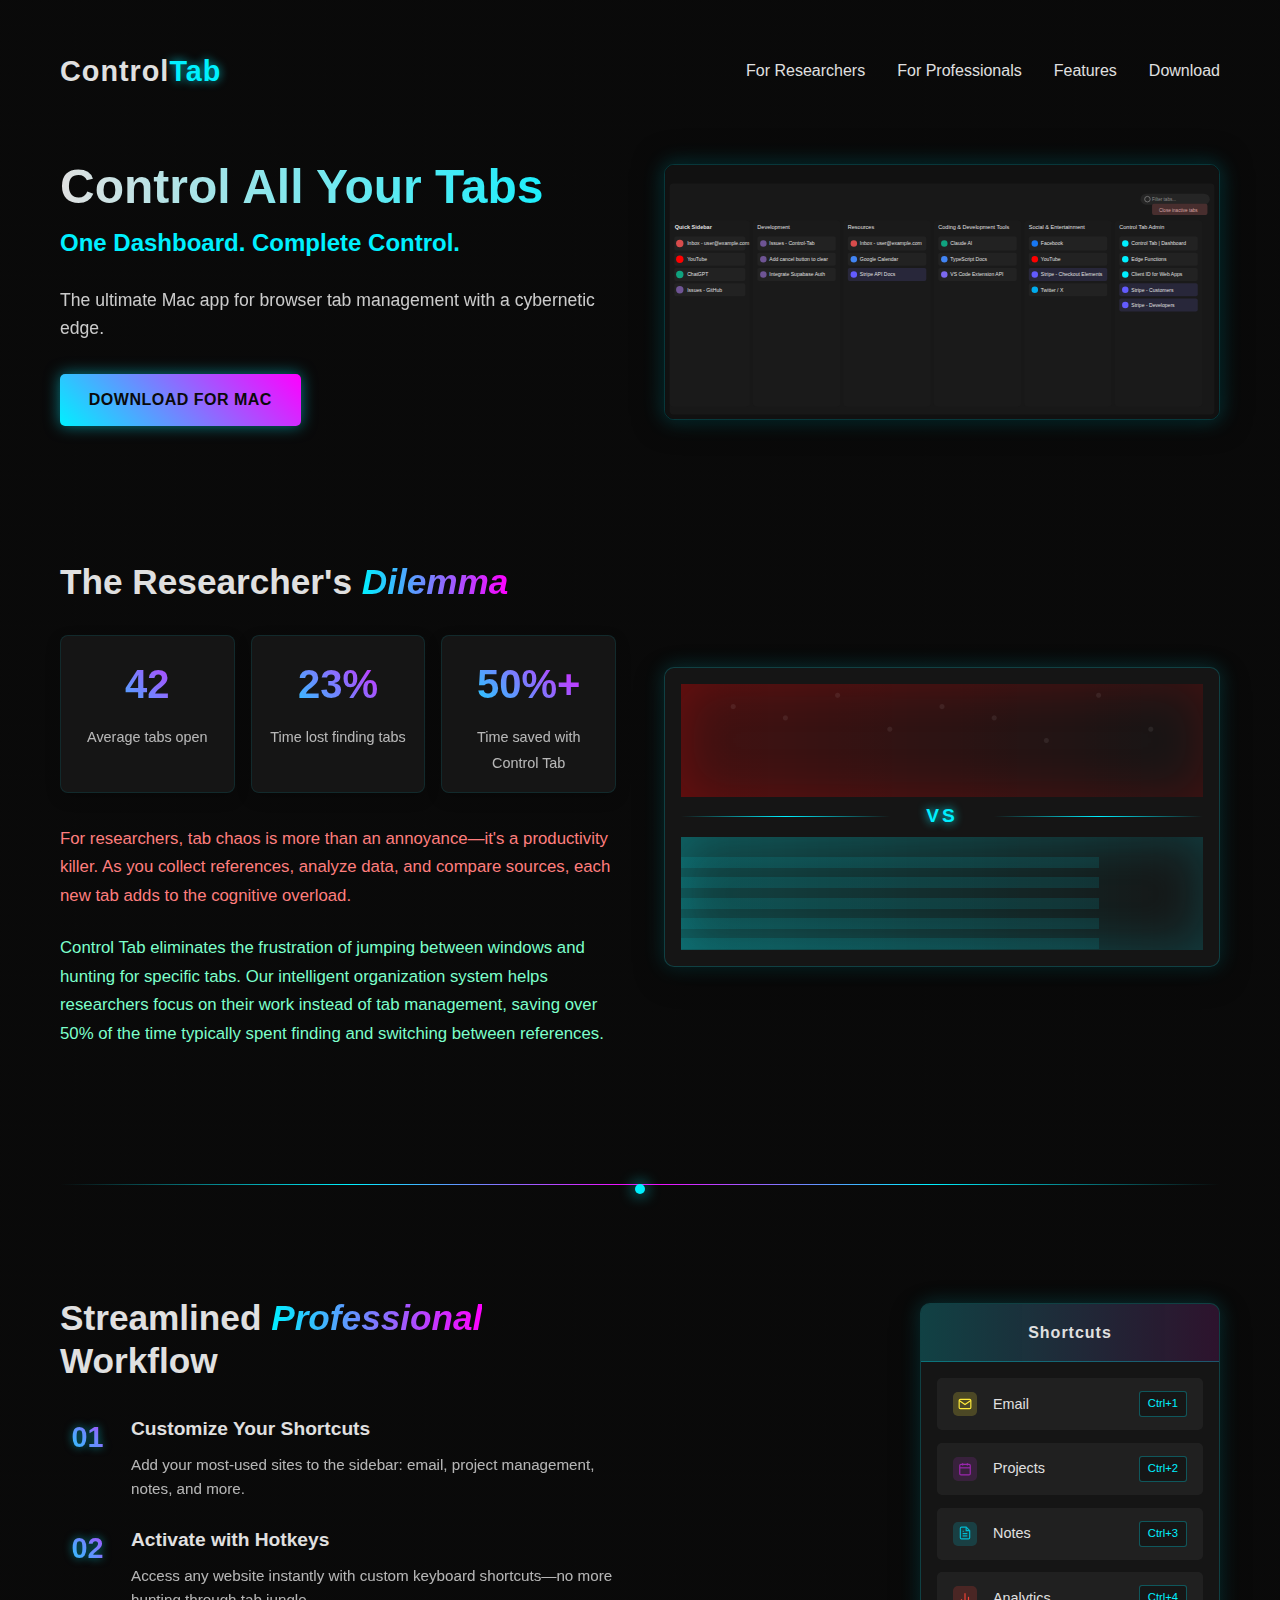
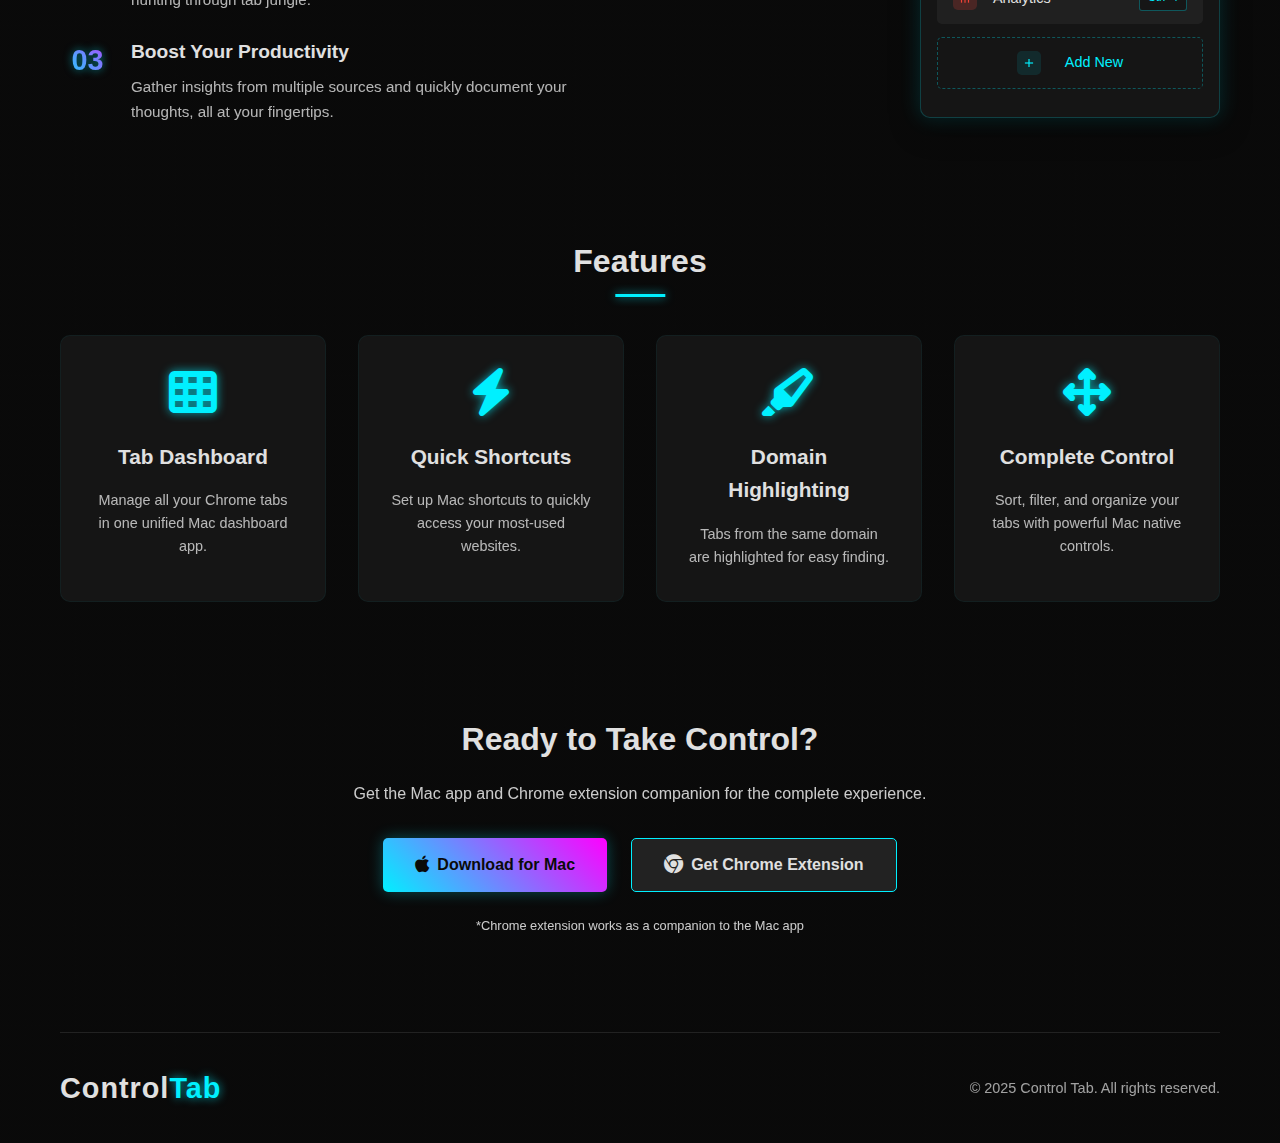
==== control-tab-landing/index.html @ cc19b391 "landing page" ====
<!DOCTYPE html>
<html lang="en">
<head>
    <meta charset="UTF-8">
    <meta name="viewport" content="width=device-width, initial-scale=1.0">
    <title>Control Tab - Mac App for Browser Tab Management</title>
    <link rel="stylesheet" href="styles.css">
    <link rel="stylesheet" href="https://cdnjs.cloudflare.com/ajax/libs/font-awesome/6.4.0/css/all.min.css">
</head>
<body>
    <div class="container">
        <header>
            <nav>
                <div class="logo">Control<span>Tab</span></div>
                <ul>
                    <li><a href="#pain-points">For Researchers</a></li>
                    <li><a href="#professional-workflow">For Professionals</a></li>
                    <li><a href="#features">Features</a></li>
                    <li><a href="#download">Download</a></li>
                </ul>
            </nav>
            
            <div class="hero">
                <div class="hero-content">
                    <h1>Control All Your Tabs</h1>
                    <h2>One Dashboard. Complete Control.</h2>
                    <p>The ultimate Mac app for browser tab management with a cybernetic edge.</p>
                    <a href="#download" class="cta-button">Download for Mac</a>
                </div>
                <div class="hero-image">
                    <img src="assets/images/app-screenshot-updated.svg" alt="Control Tab App Interface" class="app-screenshot">
                </div>
            </div>
        </header>

        <section id="pain-points" class="pain-points">
            <div class="section-container">
                <div class="pain-points-text">
                    <h2>The Researcher's <span class="highlight">Dilemma</span></h2>
                    <div class="stat-container">
                        <div class="stat">
                            <span class="stat-number">42</span>
                            <span class="stat-label">Average tabs open</span>
                        </div>
                        <div class="stat">
                            <span class="stat-number">23%</span>
                            <span class="stat-label">Time lost finding tabs</span>
                        </div>
                        <div class="stat">
                            <span class="stat-number">50%+</span>
                            <span class="stat-label">Time saved with Control Tab</span>
                        </div>
                    </div>
                    <p class="pain-description">For researchers, tab chaos is more than an annoyance—it's a productivity killer. As you collect references, analyze data, and compare sources, each new tab adds to the cognitive overload.</p>
                    <p class="solution-description">Control Tab eliminates the frustration of jumping between windows and hunting for specific tabs. Our intelligent organization system helps researchers focus on their work instead of tab management, saving over 50% of the time typically spent finding and switching between references.</p>
                </div>
                <div class="pain-points-image">
                    <div class="chaos-container">
                        <div class="tab-chaos"></div>
                        <div class="vs-divider">VS</div>
                        <div class="tab-organized"></div>
                    </div>
                </div>
            </div>
        </section>

        <div class="glowing-line"></div>

        <section id="professional-workflow" class="workflow-section">
            <div class="section-container reverse">
                <div class="workflow-text">
                    <h2>Streamlined <span class="highlight">Professional</span> Workflow</h2>
                    <div class="workflow-steps">
                        <div class="workflow-step">
                            <div class="step-number">01</div>
                            <div class="step-content">
                                <h3>Customize Your Shortcuts</h3>
                                <p>Add your most-used sites to the sidebar: email, project management, notes, and more.</p>
                            </div>
                        </div>
                        <div class="workflow-step">
                            <div class="step-number">02</div>
                            <div class="step-content">
                                <h3>Activate with Hotkeys</h3>
                                <p>Access any website instantly with custom keyboard shortcuts—no more hunting through tab jungle.</p>
                            </div>
                        </div>
                        <div class="workflow-step">
                            <div class="step-number">03</div>
                            <div class="step-content">
                                <h3>Boost Your Productivity</h3>
                                <p>Gather insights from multiple sources and quickly document your thoughts, all at your fingertips.</p>
                            </div>
                        </div>
                    </div>
                </div>
                <div class="workflow-visual">
                    <div class="shortcut-sidebar">
                        <div class="shortcut-header">
                            <span>Shortcuts</span>
                        </div>
                        <div class="shortcut-list">
                            <div class="shortcut-item">
                                <div class="shortcut-icon email"></div>
                                <div class="shortcut-label">Email</div>
                                <div class="shortcut-key">Ctrl+1</div>
                            </div>
                            <div class="shortcut-item">
                                <div class="shortcut-icon project"></div>
                                <div class="shortcut-label">Projects</div>
                                <div class="shortcut-key">Ctrl+2</div>
                            </div>
                            <div class="shortcut-item">
                                <div class="shortcut-icon notes"></div>
                                <div class="shortcut-label">Notes</div>
                                <div class="shortcut-key">Ctrl+3</div>
                            </div>
                            <div class="shortcut-item">
                                <div class="shortcut-icon analytics"></div>
                                <div class="shortcut-label">Analytics</div>
                                <div class="shortcut-key">Ctrl+4</div>
                            </div>
                            <div class="shortcut-item add">
                                <div class="shortcut-icon plus"></div>
                                <div class="shortcut-label">Add New</div>
                            </div>
                        </div>
                    </div>
                </div>
            </div>
        </section>

        <section id="features" class="features">
            <h2>Features</h2>
            <div class="feature-grid">
                <div class="feature-card">
                    <i class="fas fa-table-cells fa-3x"></i>
                    <h3>Tab Dashboard</h3>
                    <p>Manage all your Chrome tabs in one unified Mac dashboard app.</p>
                </div>
                <div class="feature-card">
                    <i class="fas fa-bolt fa-3x"></i>
                    <h3>Quick Shortcuts</h3>
                    <p>Set up Mac shortcuts to quickly access your most-used websites.</p>
                </div>
                <div class="feature-card">
                    <i class="fas fa-highlighter fa-3x"></i>
                    <h3>Domain Highlighting</h3>
                    <p>Tabs from the same domain are highlighted for easy finding.</p>
                </div>
                <div class="feature-card">
                    <i class="fas fa-arrows-up-down-left-right fa-3x"></i>
                    <h3>Complete Control</h3>
                    <p>Sort, filter, and organize your tabs with powerful Mac native controls.</p>
                </div>
            </div>
        </section>

        <section id="download" class="download">
            <div class="download-content">
                <h2>Ready to Take Control?</h2>
                <p>Get the Mac app and Chrome extension companion for the complete experience.</p>
                <div class="download-options">
                    <a href="#" class="download-button mac-download">
                        <i class="fab fa-apple"></i> Download for Mac
                    </a>
                    <a href="https://chromewebstore.google.com/detail/control-tab/cenpoepkpfhcdglidpjeecfnhebkmkna" class="download-button chrome-download">
                        <i class="fab fa-chrome"></i> Get Chrome Extension
                    </a>
                </div>
                <p class="note">*Chrome extension works as a companion to the Mac app</p>
            </div>
        </section>

        <footer>
            <div class="footer-content">
                <div class="logo">Control<span>Tab</span></div>
                <p>&copy; 2025 Control Tab. All rights reserved.</p>
            </div>
        </footer>
    </div>

    <script src="script.js"></script>
</body>
</html>
---- control-tab-landing/styles.css ----
:root {
    --primary-color: #00f0ff;
    --primary-glow: 0 0 10px rgba(0, 240, 255, 0.7);
    --secondary-color: #ff00ff;
    --bg-color: #0a0a0a;
    --bg-color-alt: #151515;
    --text-color: #e0e0e0;
    --neon-blue: #0ff;
    --neon-purple: #f0f;
}

* {
    margin: 0;
    padding: 0;
    box-sizing: border-box;
}

body {
    font-family: 'Segoe UI', 'Roboto', sans-serif;
    background-color: var(--bg-color);
    color: var(--text-color);
    line-height: 1.6;
    background-image: 
        linear-gradient(rgba(10, 10, 10, 0.95), rgba(10, 10, 10, 0.95)),
        url('data:image/svg+xml;utf8,<svg viewBox="0 0 100 100" xmlns="http://www.w3.org/2000/svg"><rect width="100" height="100" fill="%23000"/><path d="M0 50 L100 50" stroke="%23111" stroke-width="0.5"/><path d="M50 0 L50 100" stroke="%23111" stroke-width="0.5"/></svg>');
    background-size: cover, 50px 50px;
}

.container {
    max-width: 1200px;
    margin: 0 auto;
    padding: 0 20px;
}

/* HEADER & NAVBAR */
header {
    padding: 2rem 0 4rem;
}

nav {
    display: flex;
    justify-content: space-between;
    align-items: center;
    padding: 1rem 0;
    margin-bottom: 3rem;
}

.logo {
    font-size: 1.8rem;
    font-weight: 700;
    letter-spacing: 1px;
    color: var(--text-color);
}

.logo span {
    color: var(--primary-color);
    text-shadow: var(--primary-glow);
}

nav ul {
    display: flex;
    list-style: none;
}

nav ul li {
    margin-left: 2rem;
}

nav ul li a {
    color: var(--text-color);
    text-decoration: none;
    font-size: 1rem;
    transition: all 0.3s ease;
    position: relative;
}

nav ul li a:hover {
    color: var(--primary-color);
}

nav ul li a::after {
    content: '';
    position: absolute;
    width: 0;
    height: 2px;
    background-color: var(--primary-color);
    left: 0;
    bottom: -5px;
    transition: width 0.3s ease;
}

nav ul li a:hover::after {
    width: 100%;
    box-shadow: var(--primary-glow);
}

/* HERO SECTION */
.hero {
    display: grid;
    grid-template-columns: 1fr 1fr;
    gap: 3rem;
    align-items: center;
}

.hero-content h1 {
    font-size: 3rem;
    margin-bottom: 0.5rem;
    line-height: 1.2;
    background: linear-gradient(to right, var(--text-color), var(--primary-color));
    -webkit-background-clip: text;
    background-clip: text;
    color: transparent;
}

.hero-content h2 {
    font-size: 1.5rem;
    margin-bottom: 1.5rem;
    color: var(--primary-color);
}

.hero-content p {
    font-size: 1.1rem;
    margin-bottom: 2rem;
    opacity: 0.9;
}

.cta-button {
    display: inline-block;
    padding: 0.8rem 1.8rem;
    background: linear-gradient(45deg, var(--primary-color), var(--secondary-color));
    color: var(--bg-color);
    text-decoration: none;
    border-radius: 5px;
    font-weight: 600;
    letter-spacing: 0.5px;
    text-transform: uppercase;
    transition: all 0.3s ease;
    border: none;
    position: relative;
    overflow: hidden;
    z-index: 1;
    box-shadow: 0 0 15px rgba(0, 240, 255, 0.5);
}

.cta-button:hover {
    transform: translateY(-3px);
    box-shadow: 0 0 25px rgba(0, 240, 255, 0.7);
}

.cta-button:active {
    transform: translateY(0);
}

.app-screenshot {
    width: 100%;
    height: auto;
    border-radius: 10px;
    box-shadow: 0 0 30px rgba(0, 0, 0, 0.7),
                0 0 20px rgba(0, 240, 255, 0.3);
    border: 1px solid rgba(0, 240, 255, 0.2);
    transition: all 0.5s ease;
}

.app-screenshot:hover {
    transform: scale(1.02);
    box-shadow: 0 0 40px rgba(0, 0, 0, 0.8),
                0 0 30px rgba(0, 240, 255, 0.4);
}

.glowing-line {
    height: 1px;
    background: linear-gradient(to right, 
        transparent, 
        var(--primary-color),
        var(--secondary-color),
        var(--primary-color),
        transparent);
    margin: 3rem 0;
    position: relative;
}

.glowing-line::after {
    content: '';
    position: absolute;
    top: 0;
    left: 50%;
    transform: translateX(-50%);
    width: 10px;
    height: 10px;
    background-color: var(--primary-color);
    border-radius: 50%;
    box-shadow: 0 0 15px var(--primary-color);
}

/* PAIN POINTS SECTION */
.pain-points {
    padding: 4rem 0;
}

.section-container {
    display: grid;
    grid-template-columns: 1fr 1fr;
    gap: 3rem;
    align-items: center;
}

.pain-points-text h2 {
    font-size: 2.2rem;
    margin-bottom: 2rem;
    line-height: 1.2;
}

.pain-points-text h2 .highlight {
    background: linear-gradient(to right, var(--primary-color), var(--secondary-color));
    -webkit-background-clip: text;
    background-clip: text;
    color: transparent;
    font-style: italic;
}

.stat-container {
    display: flex;
    justify-content: space-between;
    margin-bottom: 2rem;
    gap: 1rem;
}

.stat {
    text-align: center;
    padding: 1rem;
    background-color: var(--bg-color-alt);
    border-radius: 8px;
    border: 1px solid rgba(0, 240, 255, 0.1);
    flex: 1;
    box-shadow: 0 5px 15px rgba(0, 0, 0, 0.2);
    transition: all 0.3s ease;
}

.stat:hover {
    border-color: var(--primary-color);
    transform: translateY(-5px);
    box-shadow: 0 10px 25px rgba(0, 0, 0, 0.3), 0 0 15px rgba(0, 240, 255, 0.2);
}

.stat-number {
    display: block;
    font-size: 2.5rem;
    font-weight: 700;
    margin-bottom: 0.5rem;
    background: linear-gradient(45deg, var(--primary-color), var(--secondary-color));
    -webkit-background-clip: text;
    background-clip: text;
    color: transparent;
}

.stat-label {
    font-size: 0.9rem;
    opacity: 0.8;
}

.pain-description, .solution-description {
    margin-bottom: 1.5rem;
    font-size: 1.05rem;
    line-height: 1.7;
}

.pain-description {
    color: #ff7e7e;
}

.solution-description {
    color: #7cffcb;
}

.chaos-container {
    position: relative;
    height: 300px;
    background-color: var(--bg-color-alt);
    border-radius: 10px;
    overflow: hidden;
    padding: 1rem;
    display: flex;
    flex-direction: column;
    justify-content: space-between;
    box-shadow: 0 10px 30px rgba(0, 0, 0, 0.4), 0 0 20px rgba(0, 240, 255, 0.2);
    border: 1px solid rgba(0, 240, 255, 0.2);
}

.tab-chaos {
    flex: 1;
    background-image: linear-gradient(to right, rgba(255,0,0,0.2), rgba(255,0,0,0));
    position: relative;
    display: flex;
    flex-wrap: wrap;
    gap: 5px;
    padding: 10px;
    align-content: flex-start;
}

.tab-chaos::before, .tab-organized::before {
    content: '';
    position: absolute;
    top: 0;
    left: 0;
    width: 100%;
    height: 100%;
    background-image: repeating-linear-gradient(
        45deg,
        transparent,
        transparent 10px,
        rgba(255, 255, 255, 0.02) 10px,
        rgba(255, 255, 255, 0.02) 20px
    );
}

.tab-chaos::after {
    content: '';
    position: absolute;
    top: 0;
    left: 0;
    width: 100%;
    height: 100%;
    box-shadow: inset 0 0 50px rgba(255, 0, 0, 0.2);
    pointer-events: none;
}

.vs-divider {
    height: 40px;
    display: flex;
    justify-content: center;
    align-items: center;
    font-weight: bold;
    color: var(--primary-color);
    text-shadow: 0 0 10px var(--primary-color);
    letter-spacing: 3px;
    font-size: 1.2rem;
    position: relative;
}

.vs-divider::before, .vs-divider::after {
    content: '';
    height: 1px;
    background: linear-gradient(to right, transparent, var(--primary-color), transparent);
    position: absolute;
    width: 40%;
}

.vs-divider::before {
    left: 0;
}

.vs-divider::after {
    right: 0;
}

.tab-organized {
    flex: 1;
    background-image: linear-gradient(to right, rgba(0,255,255,0.2), rgba(0,255,255,0));
    position: relative;
    display: flex;
    flex-direction: column;
    gap: 8px;
    padding: 10px;
}

.tab-organized::after {
    content: '';
    position: absolute;
    top: 0;
    left: 0;
    width: 100%;
    height: 100%;
    box-shadow: inset 0 0 50px rgba(0, 240, 255, 0.2);
    pointer-events: none;
}

/* Generate mini tabs dynamically with pseudo elements */
.tab-chaos::before {
    content: '';
    position: absolute;
    top: 0;
    left: 0;
    width: 100%;
    height: 100%;
    z-index: 1;
    background-image: 
        radial-gradient(circle at 10% 20%, rgba(255,255,255,0.07) 2px, transparent 3px),
        radial-gradient(circle at 20% 30%, rgba(255,255,255,0.07) 2px, transparent 3px),
        radial-gradient(circle at 30% 10%, rgba(255,255,255,0.07) 2px, transparent 3px),
        radial-gradient(circle at 40% 40%, rgba(255,255,255,0.07) 2px, transparent 3px),
        radial-gradient(circle at 50% 20%, rgba(255,255,255,0.07) 2px, transparent 3px),
        radial-gradient(circle at 60% 30%, rgba(255,255,255,0.07) 2px, transparent 3px),
        radial-gradient(circle at 70% 50%, rgba(255,255,255,0.07) 2px, transparent 3px),
        radial-gradient(circle at 80% 10%, rgba(255,255,255,0.07) 2px, transparent 3px),
        radial-gradient(circle at 90% 40%, rgba(255,255,255,0.07) 2px, transparent 3px);
    background-size: 100% 100%;
    animation: chaosAnimation 10s infinite alternate;
}

.tab-organized::before {
    content: '';
    position: absolute;
    top: 0;
    left: 0;
    width: 100%;
    height: 100%;
    z-index: 1;
    background-image: 
        linear-gradient(to right, rgba(0,240,255,0.1) 80%, transparent 80%),
        linear-gradient(to right, rgba(0,240,255,0.1) 80%, transparent 80%),
        linear-gradient(to right, rgba(0,240,255,0.1) 80%, transparent 80%),
        linear-gradient(to right, rgba(0,240,255,0.1) 80%, transparent 80%),
        linear-gradient(to right, rgba(0,240,255,0.1) 80%, transparent 80%);
    background-position: 
        0 20%,
        0 40%,
        0 60%,
        0 80%,
        0 100%;
    background-size: 100% 10%;
    background-repeat: no-repeat;
    animation: organizedAnimation 5s infinite alternate;
}

@keyframes chaosAnimation {
    0% { opacity: 0.5; }
    50% { opacity: 0.8; }
    100% { opacity: 0.6; }
}

@keyframes organizedAnimation {
    0% { background-position-x: 0, 0, 0, 0, 0; }
    100% { background-position-x: 10%, 5%, 15%, 7%, 12%; }
}

/* WORKFLOW SECTION - PROFESSIONALS */
.workflow-section {
    padding: 4rem 0;
}

.section-container.reverse {
    grid-template-columns: 1fr 1fr;
    gap: 3rem;
}

.workflow-text h2 {
    font-size: 2.2rem;
    margin-bottom: 2rem;
    line-height: 1.2;
}

.workflow-text h2 .highlight {
    background: linear-gradient(to right, var(--primary-color), var(--secondary-color));
    -webkit-background-clip: text;
    background-clip: text;
    color: transparent;
    font-style: italic;
}

.workflow-steps {
    display: flex;
    flex-direction: column;
    gap: 1.5rem;
}

.workflow-step {
    display: flex;
    gap: 1rem;
    align-items: flex-start;
    transition: all 0.3s ease;
}

.workflow-step:hover {
    transform: translateX(10px);
}

.step-number {
    font-size: 1.8rem;
    font-weight: 700;
    background: linear-gradient(45deg, var(--primary-color), var(--secondary-color));
    -webkit-background-clip: text;
    background-clip: text;
    color: transparent;
    min-width: 55px;
    text-align: center;
    text-shadow: 0 0 8px rgba(0, 240, 255, 0.5);
}

.step-content h3 {
    font-size: 1.2rem;
    margin-bottom: 0.5rem;
    color: var(--text-color);
}

.step-content p {
    font-size: 0.95rem;
    opacity: 0.8;
    line-height: 1.6;
}

.shortcut-sidebar {
    width: 100%;
    max-width: 300px;
    background-color: var(--bg-color-alt);
    border-radius: 10px;
    overflow: hidden;
    box-shadow: 0 10px 30px rgba(0, 0, 0, 0.4), 0 0 20px rgba(0, 240, 255, 0.2);
    border: 1px solid rgba(0, 240, 255, 0.2);
    margin-left: auto;
    position: relative;
}

.shortcut-header {
    background: linear-gradient(to right, rgba(0, 240, 255, 0.2), rgba(255, 0, 255, 0.1));
    color: var(--text-color);
    padding: 1rem;
    font-weight: 600;
    text-align: center;
    border-bottom: 1px solid rgba(0, 240, 255, 0.3);
    letter-spacing: 1px;
}

.shortcut-list {
    padding: 1rem;
}

.shortcut-item {
    display: flex;
    align-items: center;
    padding: 0.8rem 1rem;
    border-radius: 5px;
    margin-bottom: 0.8rem;
    background-color: rgba(255, 255, 255, 0.05);
    transition: all 0.3s ease;
    position: relative;
    overflow: hidden;
}

.shortcut-item:hover {
    background-color: rgba(0, 240, 255, 0.1);
    transform: translateY(-3px);
    box-shadow: 0 5px 15px rgba(0, 0, 0, 0.2);
}

.shortcut-item::after {
    content: '';
    position: absolute;
    top: 0;
    left: 0;
    width: 3px;
    height: 100%;
    background: linear-gradient(to bottom, var(--primary-color), var(--secondary-color));
    opacity: 0;
    transition: opacity 0.3s ease;
}

.shortcut-item:hover::after {
    opacity: 1;
}

.shortcut-icon {
    width: 24px;
    height: 24px;
    border-radius: 5px;
    margin-right: 1rem;
    background-position: center;
    background-repeat: no-repeat;
    background-size: 60%;
}

.shortcut-icon.email {
    background-color: rgba(255, 235, 59, 0.2);
    background-image: url('data:image/svg+xml;utf8,<svg xmlns="http://www.w3.org/2000/svg" viewBox="0 0 24 24" fill="none" stroke="%23ffeb3b" stroke-width="2"><path d="M4 4h16c1.1 0 2 .9 2 2v12c0 1.1-.9 2-2 2H4c-1.1 0-2-.9-2-2V6c0-1.1.9-2 2-2z"/><polyline points="22,6 12,13 2,6"/></svg>');
}

.shortcut-icon.project {
    background-color: rgba(156, 39, 176, 0.2);
    background-image: url('data:image/svg+xml;utf8,<svg xmlns="http://www.w3.org/2000/svg" viewBox="0 0 24 24" fill="none" stroke="%239c27b0" stroke-width="2"><rect x="3" y="4" width="18" height="18" rx="2" ry="2"/><line x1="16" y1="2" x2="16" y2="6"/><line x1="8" y1="2" x2="8" y2="6"/><line x1="3" y1="10" x2="21" y2="10"/></svg>');
}

.shortcut-icon.notes {
    background-color: rgba(0, 188, 212, 0.2);
    background-image: url('data:image/svg+xml;utf8,<svg xmlns="http://www.w3.org/2000/svg" viewBox="0 0 24 24" fill="none" stroke="%2300bcd4" stroke-width="2"><path d="M14 2H6a2 2 0 0 0-2 2v16a2 2 0 0 0 2 2h12a2 2 0 0 0 2-2V8z"/><polyline points="14 2 14 8 20 8"/><line x1="16" y1="13" x2="8" y2="13"/><line x1="16" y1="17" x2="8" y2="17"/><polyline points="10 9 9 9 8 9"/></svg>');
}

.shortcut-icon.analytics {
    background-color: rgba(244, 67, 54, 0.2);
    background-image: url('data:image/svg+xml;utf8,<svg xmlns="http://www.w3.org/2000/svg" viewBox="0 0 24 24" fill="none" stroke="%23f44336" stroke-width="2"><line x1="18" y1="20" x2="18" y2="10"/><line x1="12" y1="20" x2="12" y2="4"/><line x1="6" y1="20" x2="6" y2="14"/></svg>');
}

.shortcut-icon.plus {
    background-color: rgba(0, 240, 255, 0.1);
    background-image: url('data:image/svg+xml;utf8,<svg xmlns="http://www.w3.org/2000/svg" viewBox="0 0 24 24" fill="none" stroke="%2300f0ff" stroke-width="2"><line x1="12" y1="5" x2="12" y2="19"/><line x1="5" y1="12" x2="19" y2="12"/></svg>');
}

.shortcut-label {
    flex: 1;
    font-size: 0.9rem;
}

.shortcut-key {
    font-size: 0.7rem;
    padding: 0.2rem 0.5rem;
    background-color: rgba(0, 0, 0, 0.3);
    border-radius: 3px;
    color: var(--primary-color);
    border: 1px solid rgba(0, 240, 255, 0.3);
}

.shortcut-item.add {
    background-color: transparent;
    border: 1px dashed rgba(0, 240, 255, 0.3);
    justify-content: center;
}

.shortcut-item.add .shortcut-label {
    flex: initial;
    margin-left: 0.5rem;
    color: var(--primary-color);
}

.shortcut-item.add:hover {
    background-color: rgba(0, 240, 255, 0.05);
}

/* FEATURES SECTION */
.features {
    padding: 3rem 0;
}

.features h2 {
    text-align: center;
    font-size: 2rem;
    margin-bottom: 3rem;
    color: var(--text-color);
    position: relative;
    display: inline-block;
    left: 50%;
    transform: translateX(-50%);
}

.features h2::after {
    content: '';
    position: absolute;
    height: 3px;
    width: 50px;
    background-color: var(--primary-color);
    bottom: -10px;
    left: 50%;
    transform: translateX(-50%);
    box-shadow: var(--primary-glow);
}

.feature-grid {
    display: grid;
    grid-template-columns: repeat(auto-fit, minmax(250px, 1fr));
    gap: 2rem;
}

.feature-card {
    background-color: var(--bg-color-alt);
    padding: 2rem;
    border-radius: 10px;
    text-align: center;
    transition: all 0.3s ease;
    border: 1px solid rgba(0, 240, 255, 0.05);
}

.feature-card:hover {
    transform: translateY(-10px);
    box-shadow: 0 0 25px rgba(0, 240, 255, 0.2);
    border: 1px solid rgba(0, 240, 255, 0.2);
}

.feature-card i {
    color: var(--primary-color);
    margin-bottom: 1.5rem;
    text-shadow: var(--primary-glow);
}

.feature-card h3 {
    font-size: 1.3rem;
    margin-bottom: 1rem;
}

.feature-card p {
    font-size: 0.9rem;
    opacity: 0.8;
}

/* DOWNLOAD SECTION */
.download {
    padding: 4rem 0;
    text-align: center;
}

.download h2 {
    font-size: 2rem;
    margin-bottom: 1rem;
}

.download p {
    margin-bottom: 2rem;
    opacity: 0.9;
}

.download-options {
    display: flex;
    justify-content: center;
    gap: 1.5rem;
    margin-bottom: 1.5rem;
}

.download-button {
    display: inline-flex;
    align-items: center;
    gap: 0.5rem;
    padding: 0.8rem 2rem;
    text-decoration: none;
    border-radius: 5px;
    font-weight: 600;
    transition: all 0.3s ease;
}

.mac-download {
    background: linear-gradient(45deg, var(--primary-color), var(--secondary-color));
    color: var(--bg-color);
    box-shadow: 0 0 15px rgba(0, 240, 255, 0.3);
}

.chrome-download {
    background: rgba(255, 255, 255, 0.1);
    border: 1px solid var(--primary-color);
    color: var(--text-color);
}

.download-button:hover {
    transform: translateY(-3px);
}

.mac-download:hover {
    box-shadow: 0 0 25px rgba(0, 240, 255, 0.5);
}

.chrome-download:hover {
    background: rgba(0, 240, 255, 0.1);
    box-shadow: 0 0 15px rgba(0, 240, 255, 0.2);
}

.download-button i {
    font-size: 1.2rem;
}

.note {
    font-size: 0.8rem;
    opacity: 0.7;
    margin-top: 1rem;
}

/* FOOTER */
footer {
    padding: 2rem 0;
    border-top: 1px solid rgba(255, 255, 255, 0.1);
}

.footer-content {
    display: flex;
    justify-content: space-between;
    align-items: center;
}

.footer-content p {
    font-size: 0.9rem;
    opacity: 0.7;
}

/* RESPONSIVE DESIGN */
@media (max-width: 768px) {
    .section-container,
    .section-container.reverse {
        grid-template-columns: 1fr;
    }
    
    .pain-points-image,
    .workflow-visual {
        order: -1;
        display: flex;
        justify-content: center;
        margin-bottom: 2rem;
    }
    
    .shortcut-sidebar {
        margin: 0 auto;
    }
    
    .stat-container {
        flex-direction: column;
    }
    
    .stat {
        width: 100%;
    }

    .hero {
        grid-template-columns: 1fr;
    }

    .hero-content {
        text-align: center;
    }

    .download-options {
        flex-direction: column;
        align-items: center;
        gap: 1rem;
    }
    
    .download-button {
        width: 100%;
        max-width: 250px;
        justify-content: center;
    }

    .footer-content {
        flex-direction: column;
        gap: 1rem;
        text-align: center;
    }
    
    .workflow-step:hover {
        transform: translateX(0);
    }
    
    nav ul {
        flex-direction: column;
        align-items: flex-end;
        gap: 0.5rem;
    }
    
    nav ul li {
        margin-left: 0;
    }
}

/* RESPONSIVE DESIGN FOR SMALL SCREENS */
@media (max-width: 480px) {
    .hero-content h1 {
        font-size: 2.2rem;
    }
    
    .step-number {
        font-size: 1.5rem;
        min-width: 40px;
    }
    
    .workflow-step {
        gap: 0.5rem;
    }
}

/* Cyberpunk-specific animations */
@keyframes scanline {
    0% {
        transform: translateY(-100%);
    }
    100% {
        transform: translateY(100vh);
    }
}

@keyframes glow {
    0% {
        box-shadow: 0 0 5px var(--neon-blue);
    }
    50% {
        box-shadow: 0 0 20px var(--neon-blue);
    }
    100% {
        box-shadow: 0 0 5px var(--neon-blue);
    }
}
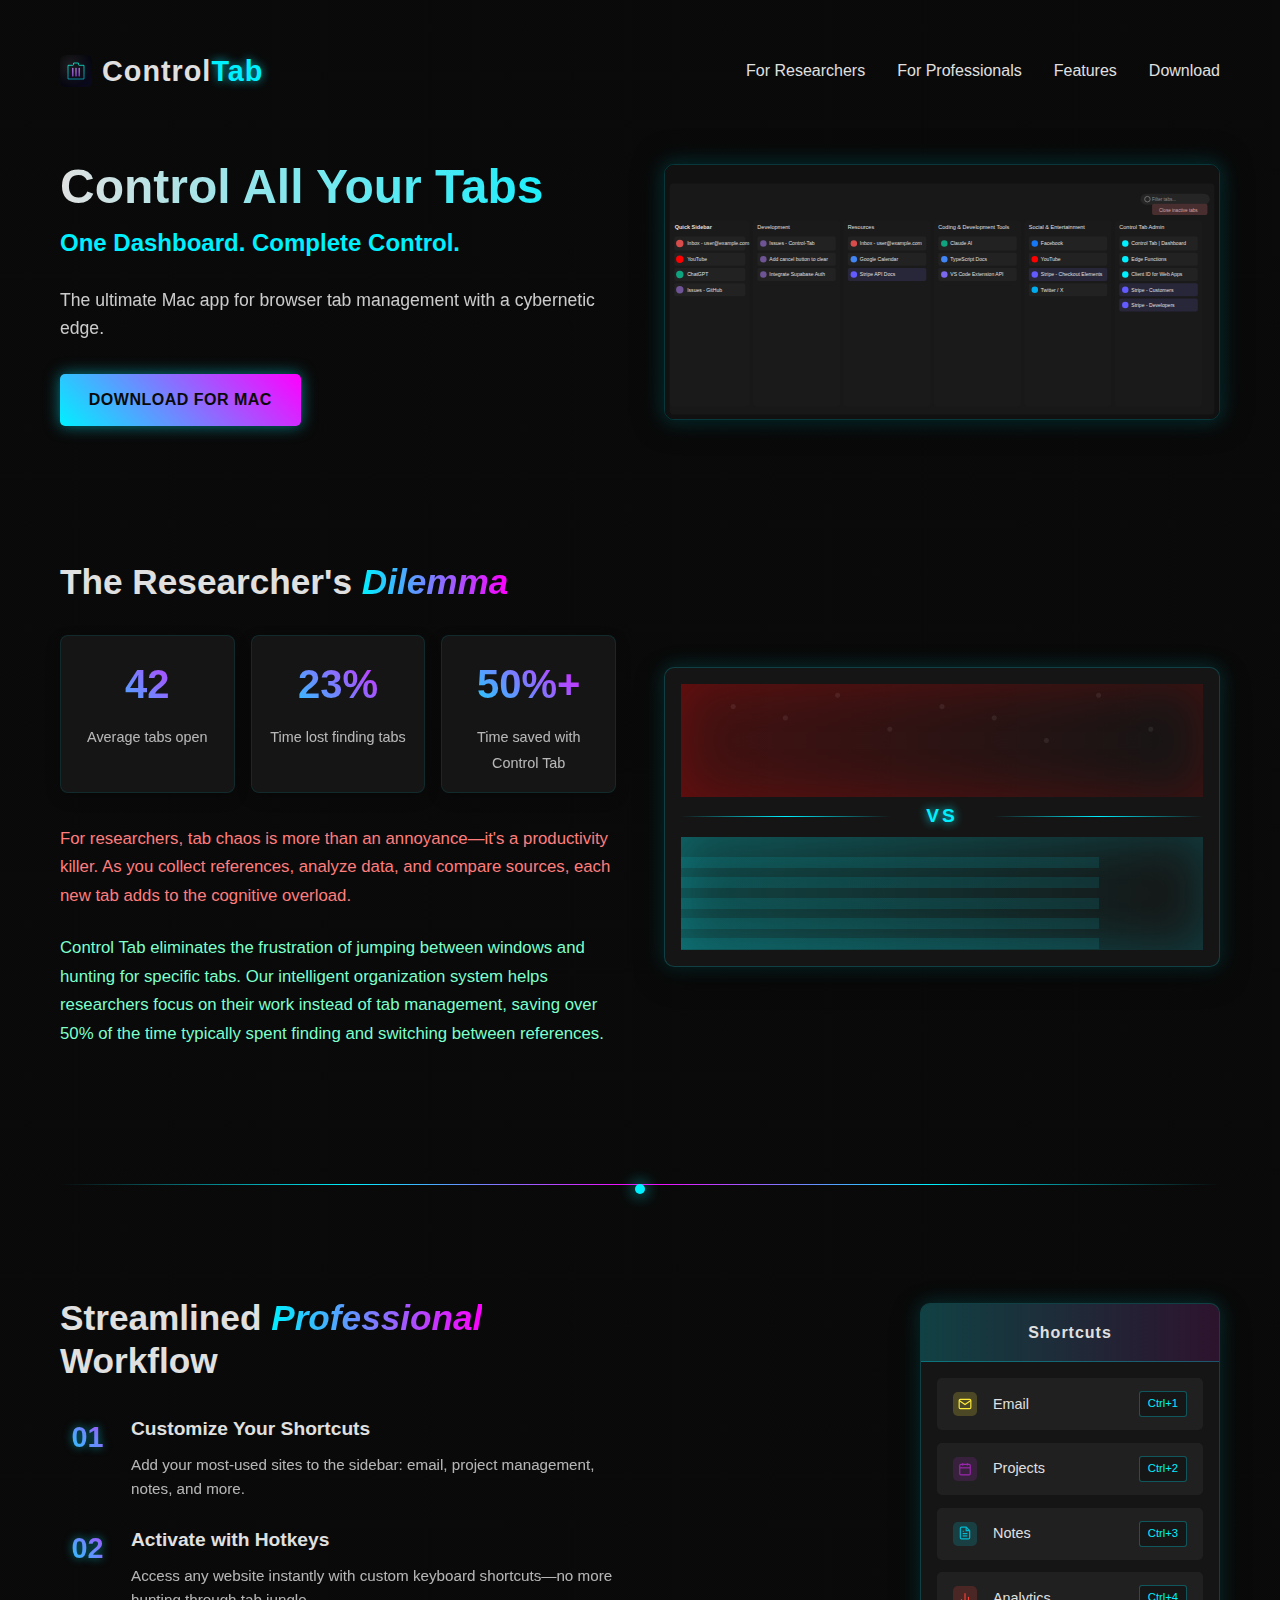
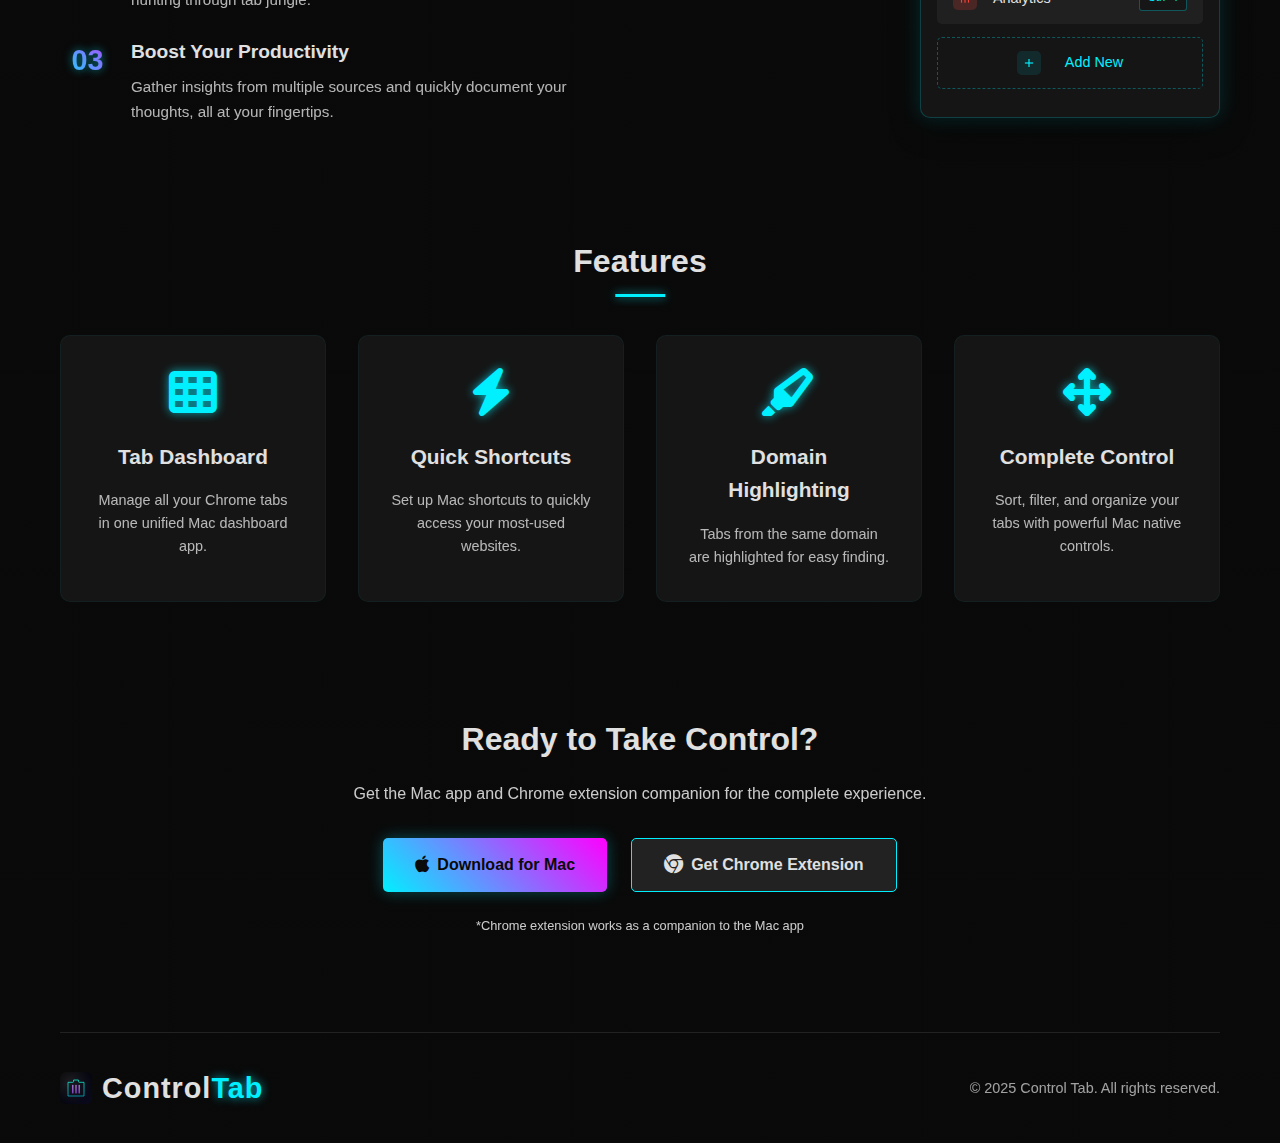
==== commit 30566f85: "new logo" ====
--- a/control-tab-landing/index.html
+++ b/control-tab-landing/index.html
@@ -3,6 +3,9 @@
 <head>
     <meta charset="UTF-8">
     <meta name="viewport" content="width=device-width, initial-scale=1.0">
+    <link rel="icon" href="../favicon.svg" type="image/svg+xml">
+    <!-- Add apple touch icon for iOS devices -->
+    <link rel="apple-touch-icon" href="../favicon.svg">
     <title>Control Tab - Mac App for Browser Tab Management</title>
     <link rel="stylesheet" href="styles.css">
     <link rel="stylesheet" href="https://cdnjs.cloudflare.com/ajax/libs/font-awesome/6.4.0/css/all.min.css">
@@ -11,7 +14,7 @@
     <div class="container">
         <header>
             <nav>
-                <div class="logo">Control<span>Tab</span></div>
+                <div class="logo"><img src="assets/app-icon.svg" alt="Control Tab Logo" class="app-icon">Control<span>Tab</span></div>
                 <ul>
                     <li><a href="#pain-points">For Researchers</a></li>
                     <li><a href="#professional-workflow">For Professionals</a></li>
@@ -25,7 +28,7 @@
                     <h1>Control All Your Tabs</h1>
                     <h2>One Dashboard. Complete Control.</h2>
                     <p>The ultimate Mac app for browser tab management with a cybernetic edge.</p>
-                    <a href="#download" class="cta-button">Download for Mac</a>
+                    <a href="https://eguitarz.github.io/control-tab/Control%20Tab.dmg" class="cta-button">Download for Mac</a>
                 </div>
                 <div class="hero-image">
                     <img src="assets/images/app-screenshot-updated.svg" alt="Control Tab App Interface" class="app-screenshot">
@@ -161,7 +164,7 @@
                 <h2>Ready to Take Control?</h2>
                 <p>Get the Mac app and Chrome extension companion for the complete experience.</p>
                 <div class="download-options">
-                    <a href="#" class="download-button mac-download">
+                    <a href="https://eguitarz.github.io/control-tab/Control%20Tab.dmg" class="download-button mac-download">
                         <i class="fab fa-apple"></i> Download for Mac
                     </a>
                     <a href="https://chromewebstore.google.com/detail/control-tab/cenpoepkpfhcdglidpjeecfnhebkmkna" class="download-button chrome-download">
@@ -174,7 +177,7 @@
 
         <footer>
             <div class="footer-content">
-                <div class="logo">Control<span>Tab</span></div>
+                <div class="logo"><img src="assets/app-icon.svg" alt="Control Tab Logo" class="app-icon">Control<span>Tab</span></div>
                 <p>&copy; 2025 Control Tab. All rights reserved.</p>
             </div>
         </footer>
--- a/control-tab-landing/styles.css
+++ b/control-tab-landing/styles.css
@@ -50,6 +50,14 @@
     font-weight: 700;
     letter-spacing: 1px;
     color: var(--text-color);
+    display: flex;
+    align-items: center;
+}
+
+.app-icon {
+    width: 32px;
+    height: 32px;
+    margin-right: 10px;
 }
 
 .logo span {
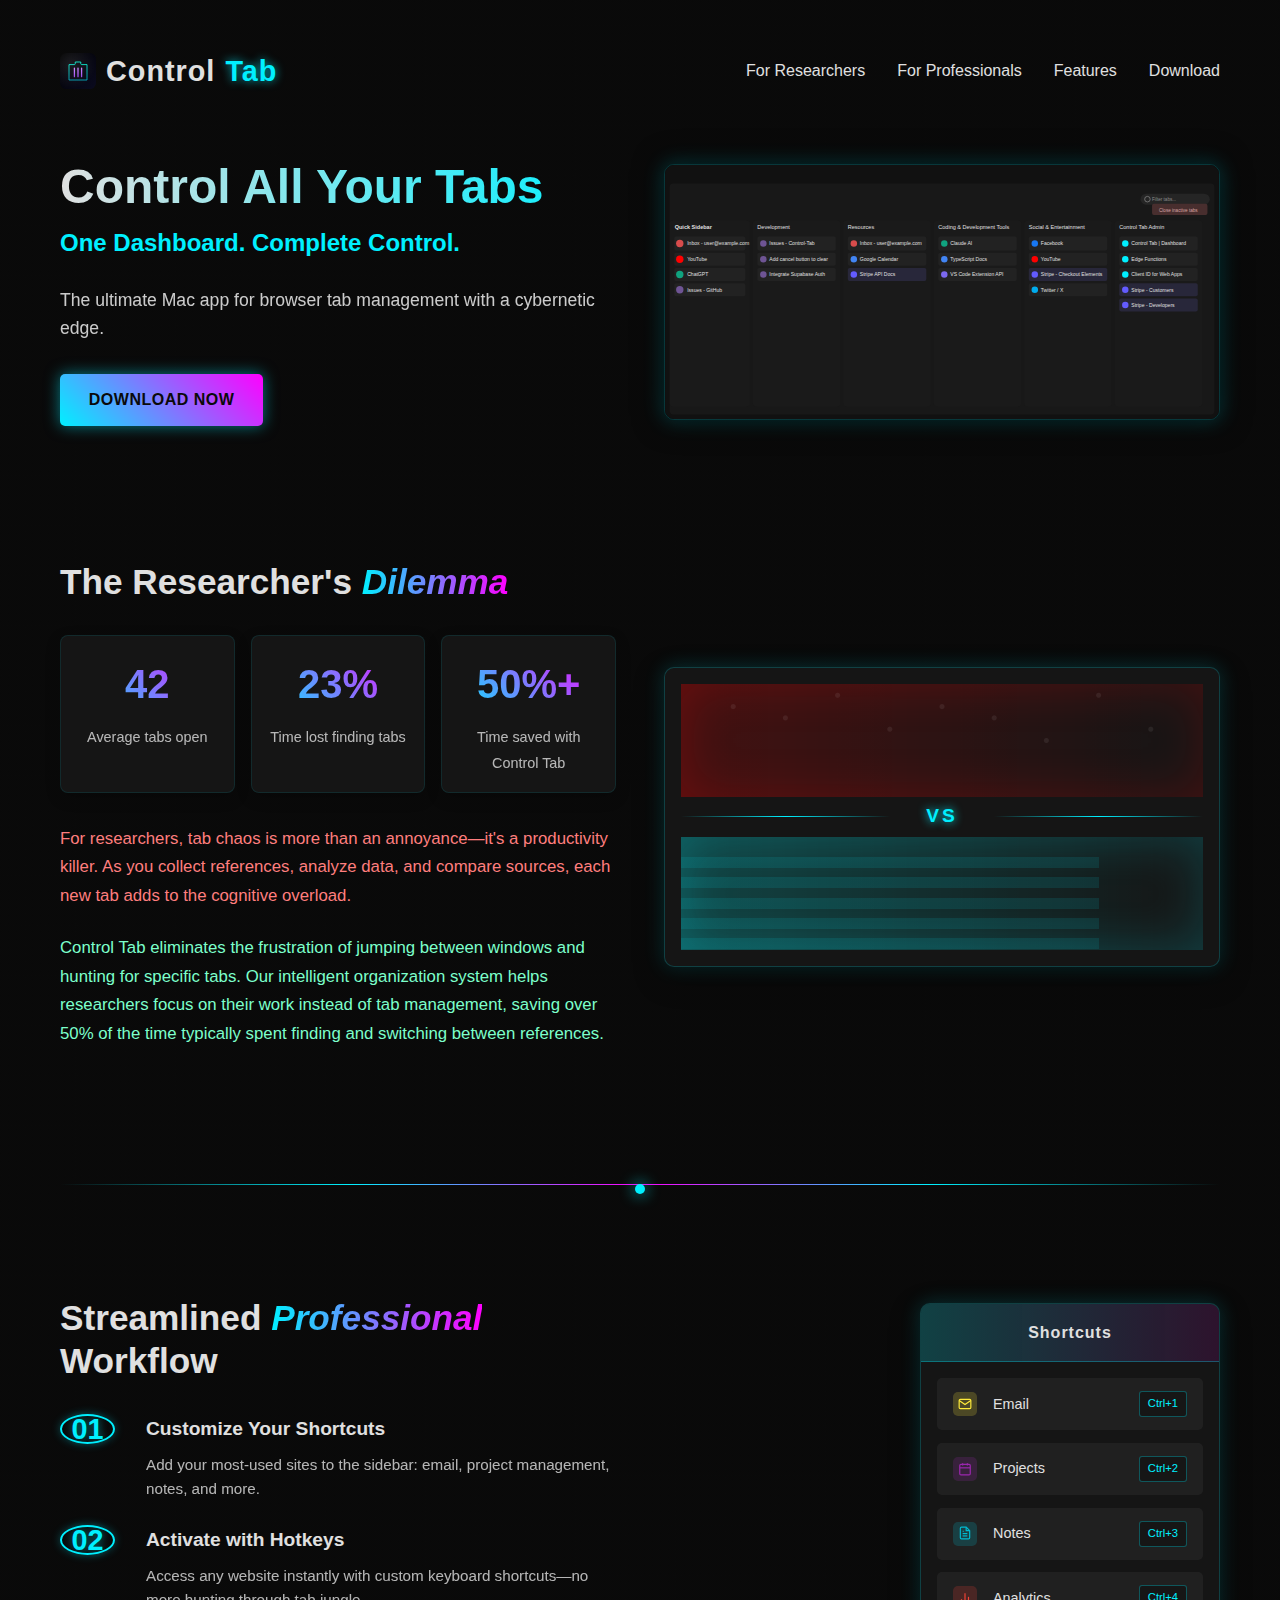
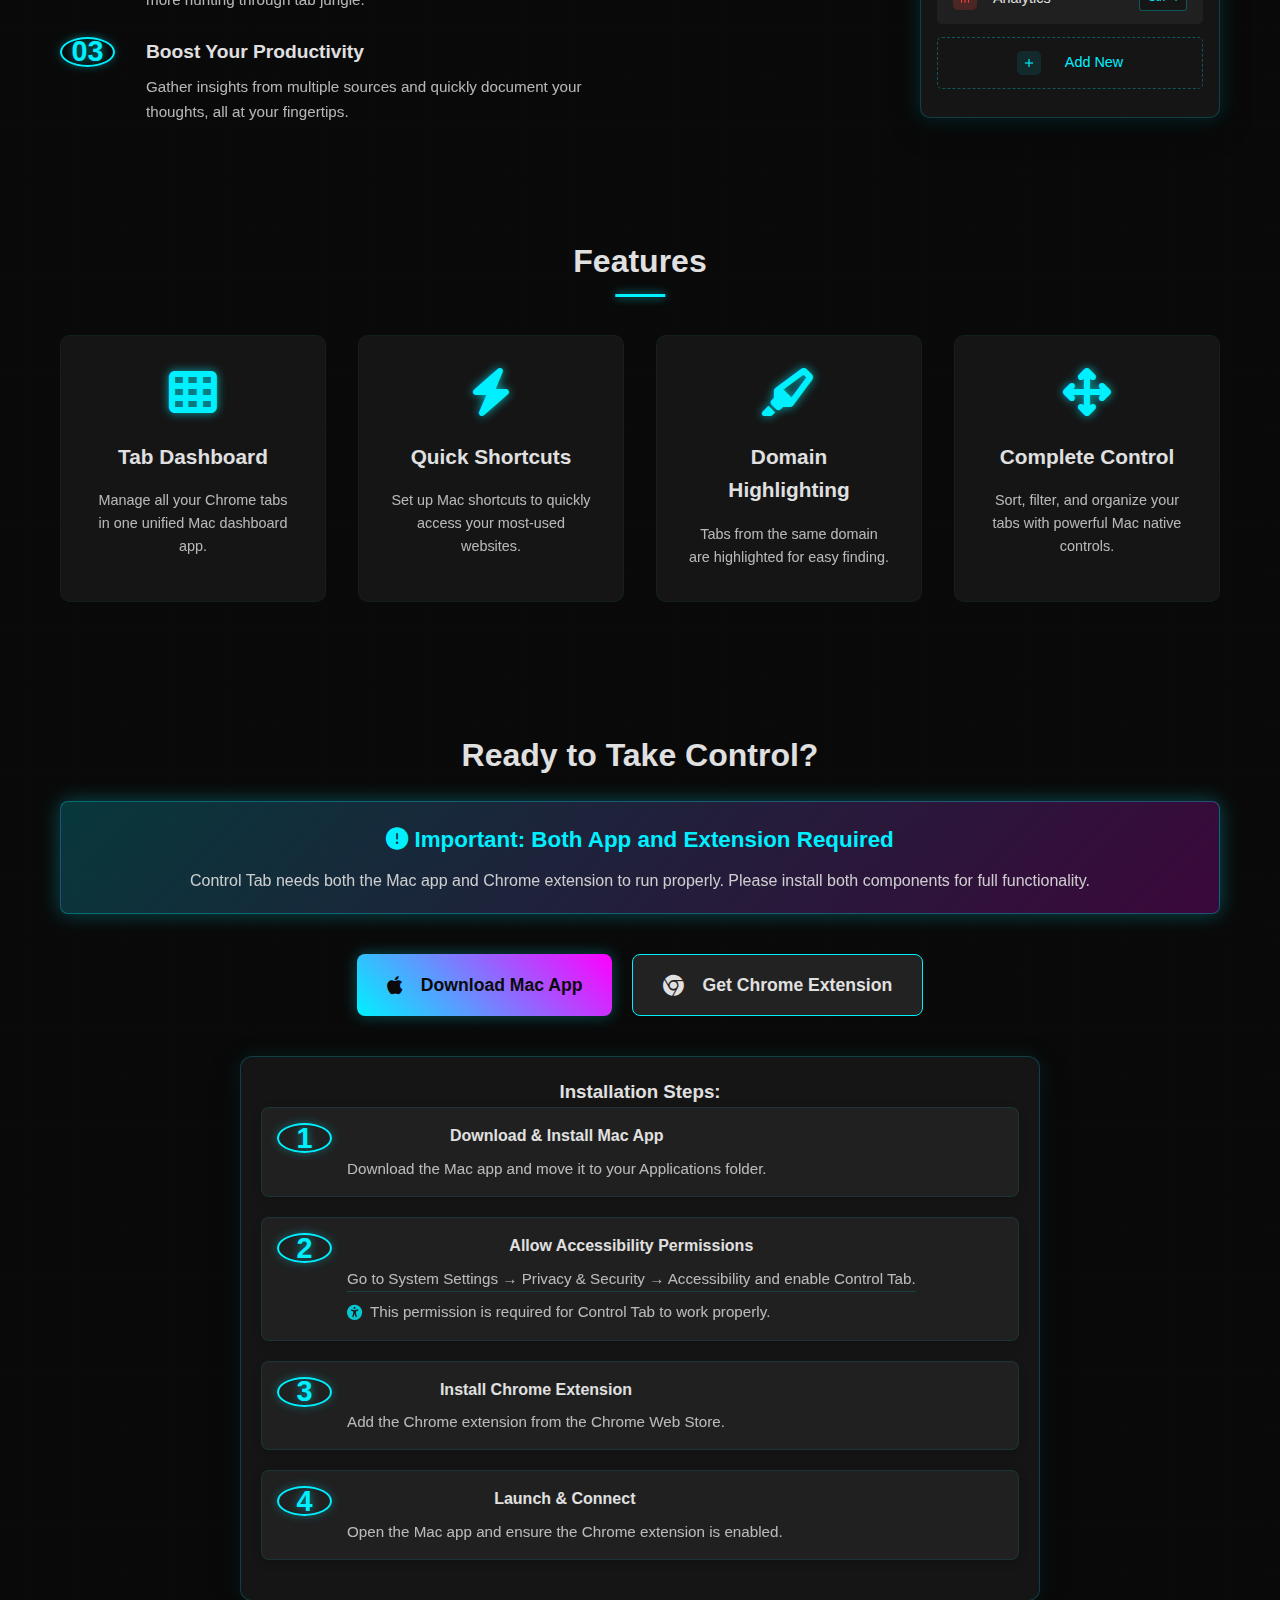
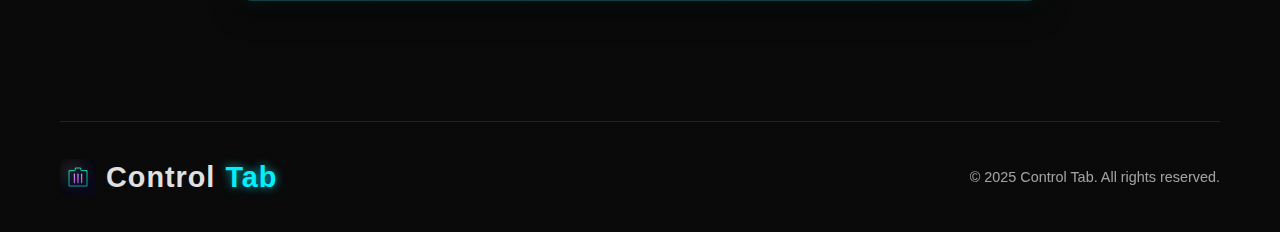
==== commit a0da8dae: "add installation banner and steps to control tab landing page; include accessibility icon" ====
--- a/control-tab-landing/index.html
+++ b/control-tab-landing/index.html
@@ -9,6 +9,153 @@
     <title>Control Tab - Mac App for Browser Tab Management</title>
     <link rel="stylesheet" href="styles.css">
     <link rel="stylesheet" href="https://cdnjs.cloudflare.com/ajax/libs/font-awesome/6.4.0/css/all.min.css">
+    <style>
+        .installation-banner {
+            background: linear-gradient(135deg, rgba(0, 240, 255, 0.2) 0%, rgba(255, 0, 255, 0.2) 100%);
+            color: var(--text-color);
+            padding: 20px;
+            border-radius: 8px;
+            margin: 20px 0;
+            text-align: center;
+            box-shadow: 0 0 20px rgba(0, 240, 255, 0.3);
+            border: 1px solid rgba(0, 240, 255, 0.3);
+        }
+        
+        .installation-banner h3 {
+            font-size: 1.4rem;
+            margin-bottom: 10px;
+            color: var(--primary-color);
+        }
+        
+        .installation-banner p {
+            font-size: 1rem;
+            margin-bottom: 0;
+            opacity: 0.9;
+        }
+        
+        .download {
+            padding: 80px 0;
+        }
+        
+        .download-options {
+            display: flex;
+            justify-content: center;
+            gap: 20px;
+            margin: 40px 0 20px;
+        }
+        
+        .download-button {
+            display: inline-flex;
+            align-items: center;
+            justify-content: center;
+            padding: 16px 30px;
+            font-size: 1.1rem;
+            font-weight: 600;
+            border-radius: 8px;
+            text-decoration: none;
+            transition: all 0.3s ease;
+        }
+        
+        .download-button i {
+            margin-right: 10px;
+            font-size: 1.3rem;
+        }
+        
+        .mac-download {
+            background: linear-gradient(45deg, var(--primary-color), var(--secondary-color));
+            color: var(--bg-color);
+            box-shadow: 0 0 15px rgba(0, 240, 255, 0.3);
+        }
+        
+        .mac-download:hover {
+            box-shadow: 0 0 25px rgba(0, 240, 255, 0.5);
+            transform: translateY(-2px);
+        }
+        
+        .chrome-download {
+            background: rgba(255, 255, 255, 0.1);
+            border: 1px solid var(--primary-color);
+            color: var(--text-color);
+        }
+        
+        .chrome-download:hover {
+            background: rgba(0, 240, 255, 0.1);
+            box-shadow: 0 0 15px rgba(0, 240, 255, 0.2);
+            transform: translateY(-2px);
+        }
+        
+        .steps-container {
+            max-width: 800px;
+            margin: 40px auto;
+            padding: 20px;
+            background-color: var(--bg-color-alt);
+            border-radius: 12px;
+            border: 1px solid rgba(0, 240, 255, 0.2);
+            box-shadow: 0 10px 30px rgba(0, 0, 0, 0.4), 0 0 20px rgba(0, 240, 255, 0.1);
+        }
+        
+        .installation-step {
+            display: flex;
+            align-items: flex-start;
+            margin-bottom: 20px;
+            padding: 15px;
+            background-color: rgba(255, 255, 255, 0.05);
+            border-radius: 8px;
+            box-shadow: 0 2px 10px rgba(0, 0, 0, 0.2);
+            border: 1px solid rgba(0, 240, 255, 0.1);
+            transition: all 0.3s ease;
+        }
+        
+        .installation-step:hover {
+            border-color: rgba(0, 240, 255, 0.3);
+            transform: translateY(-3px);
+            box-shadow: 0 5px 15px rgba(0, 0, 0, 0.3), 0 0 10px rgba(0, 240, 255, 0.2);
+        }
+        
+        .step-number {
+            background: transparent;
+            color: var(--primary-color);
+            border-radius: 50%;
+            width: 30px;
+            height: 30px;
+            display: flex;
+            align-items: center;
+            justify-content: center;
+            font-weight: bold;
+            margin-right: 15px;
+            flex-shrink: 0;
+            border: 2px solid var(--primary-color);
+            box-shadow: 0 0 10px rgba(0, 240, 255, 0.3);
+            aspect-ratio: 1/1;
+        }
+        
+        .step-content h4 {
+            margin: 0 0 8px 0;
+            color: var(--text-color);
+        }
+        
+        .step-content p {
+            margin: 0;
+            color: var(--text-color);
+            opacity: 0.8;
+        }
+        
+        .step-note {
+            margin-top: 8px;
+            padding-top: 8px;
+            border-top: 1px solid rgba(0, 240, 255, 0.2);
+            display: flex;
+            align-items: center;
+            font-size: 0.9rem;
+        }
+        
+        .settings-icon {
+            width: 20px;
+            height: 20px;
+            margin-right: 8px;
+            opacity: 0.9;
+        }
+    </style>
 </head>
 <body>
     <div class="container">
@@ -28,7 +175,7 @@
                     <h1>Control All Your Tabs</h1>
                     <h2>One Dashboard. Complete Control.</h2>
                     <p>The ultimate Mac app for browser tab management with a cybernetic edge.</p>
-                    <a href="https://eguitarz.github.io/control-tab/Control%20Tab.dmg" class="cta-button">Download for Mac</a>
+                    <a href="#download" class="cta-button">Download Now</a>
                 </div>
                 <div class="hero-image">
                     <img src="assets/images/app-screenshot-updated.svg" alt="Control Tab App Interface" class="app-screenshot">
@@ -162,16 +309,53 @@
         <section id="download" class="download">
             <div class="download-content">
                 <h2>Ready to Take Control?</h2>
-                <p>Get the Mac app and Chrome extension companion for the complete experience.</p>
+                
+                <div class="installation-banner">
+                    <h3><i class="fas fa-exclamation-circle"></i> Important: Both App and Extension Required</h3>
+                    <p>Control Tab needs both the Mac app and Chrome extension to run properly. Please install both components for full functionality.</p>
+                </div>
+                
                 <div class="download-options">
                     <a href="https://eguitarz.github.io/control-tab/Control%20Tab.dmg" class="download-button mac-download">
-                        <i class="fab fa-apple"></i> Download for Mac
+                        <i class="fab fa-apple"></i> Download Mac App
                     </a>
                     <a href="https://chromewebstore.google.com/detail/control-tab/cenpoepkpfhcdglidpjeecfnhebkmkna" class="download-button chrome-download">
                         <i class="fab fa-chrome"></i> Get Chrome Extension
                     </a>
                 </div>
-                <p class="note">*Chrome extension works as a companion to the Mac app</p>
+                
+                <div class="steps-container">
+                    <h3>Installation Steps:</h3>
+                    <div class="installation-step">
+                        <div class="step-number">1</div>
+                        <div class="step-content">
+                            <h4>Download & Install Mac App</h4>
+                            <p>Download the Mac app and move it to your Applications folder.</p>
+                        </div>
+                    </div>
+                    <div class="installation-step">
+                        <div class="step-number">2</div>
+                        <div class="step-content">
+                            <h4>Allow Accessibility Permissions</h4>
+                            <p>Go to System Settings → Privacy & Security → Accessibility and enable Control Tab.</p>
+                            <p class="step-note"><i class="fas fa-universal-access" style="color: var(--primary-color); margin-right: 8px;"></i> This permission is required for Control Tab to work properly.</p>
+                        </div>
+                    </div>
+                    <div class="installation-step">
+                        <div class="step-number">3</div>
+                        <div class="step-content">
+                            <h4>Install Chrome Extension</h4>
+                            <p>Add the Chrome extension from the Chrome Web Store.</p>
+                        </div>
+                    </div>
+                    <div class="installation-step">
+                        <div class="step-number">4</div>
+                        <div class="step-content">
+                            <h4>Launch & Connect</h4>
+                            <p>Open the Mac app and ensure the Chrome extension is enabled.</p>
+                        </div>
+                    </div>
+                </div>
             </div>
         </section>
 
--- a/control-tab-landing/styles.css
+++ b/control-tab-landing/styles.css
@@ -52,12 +52,13 @@
     color: var(--text-color);
     display: flex;
     align-items: center;
+    gap: 10px;
 }
 
 .app-icon {
-    width: 32px;
-    height: 32px;
-    margin-right: 10px;
+    width: 36px;
+    height: 36px;
+    vertical-align: middle;
 }
 
 .logo span {
